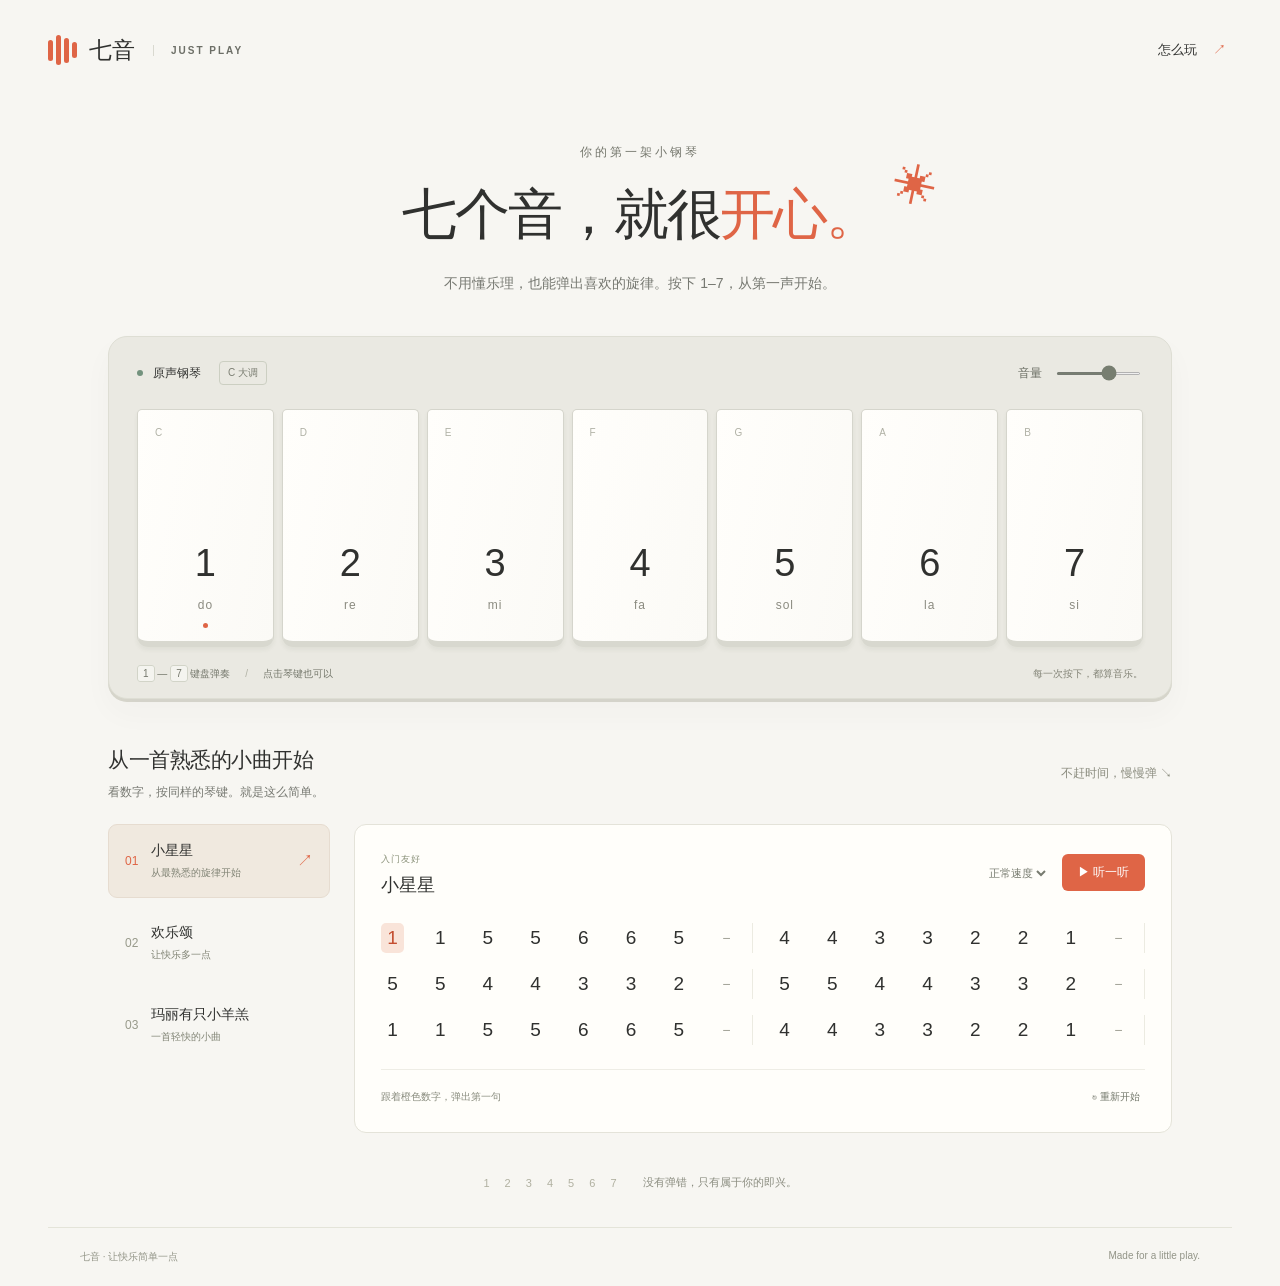
==== index.html @ 6235262f "Add seven-key piano game" ====
<!doctype html>
<html lang="zh-CN">
<head><meta charset="UTF-8"><meta name="viewport" content="width=device-width,initial-scale=1"><meta name="theme-color" content="#f7f6f2"><title>七音 · 随手弹点快乐</title><link rel="stylesheet" href="style.css"></head>
<body>
<header><a class="brand" href="./"><span class="logo"><i></i><i></i><i></i><i></i></span>七音<span class="brand-en">JUST PLAY</span></a><button class="help" id="help">怎么玩 <span>↗</span></button></header>
<main>
<section class="intro"><div class="eyebrow">你的第一架小钢琴</div><h1>七个音，就很<span>开心。</span><span class="spark" aria-hidden="true">✳</span></h1><p>不用懂乐理，也能弹出喜欢的旋律。<br class="mobile">按下 1–7，从第一声开始。</p></section>
<section class="instrument" aria-label="七键钢琴">
<div class="instrument-top"><div class="sound-label"><span class="status-dot"></span><span id="audio-status" role="status">正在准备钢琴…</span> <span class="small">C 大调</span></div><label class="volume">音量 <input aria-label="音量" id="volume" type="range" min="0" max="100" value="65"></label></div>
<div class="keys" id="keys"></div>
<div class="instrument-bottom"><span><kbd>1</kbd> — <kbd>7</kbd> 键盘弹奏 <span class="divider">/</span> 点击琴键也可以</span><span id="played">每一次按下，都算音乐。</span></div>
</section>
<section class="library" aria-labelledby="library-title"><div class="library-heading"><div><h2 id="library-title">从一首熟悉的小曲开始</h2><p>看数字，按同样的琴键。就是这么简单。</p></div><span class="library-note">不赶时间，慢慢弹 ↘</span></div>
<div class="song-layout"><nav id="songs" aria-label="选择曲目"></nav><div class="score-panel"><div class="score-top"><div><span class="tag">入门友好</span><h3 id="song-title"></h3></div><div class="playback"><select id="speed" aria-label="试听速度"><option value="1">正常速度</option><option value="0.65">慢一点</option></select><button id="listen" class="listen">▶ 听一听</button></div></div><div id="score" class="score" aria-label="数字简谱"></div><div class="score-bottom"><span id="progress" aria-live="polite">跟着橙色数字，弹出第一句</span><button id="restart">↻ 重新开始</button></div></div></div></section>
<div class="closing"><span>1 2 3 4 5 6 7</span>没有弹错，只有属于你的即兴。</div>
</main><footer><span>七音 · 让快乐简单一点</span><span>Made for a little play.</span></footer>
<dialog id="guide"><button id="close-guide" aria-label="关闭说明">×</button><h2>你的第一首歌，从 1 开始。</h2><p>点击七个琴键，或按电脑键盘上的数字 <b>1–7</b>。它们就是 do、re、mi、fa、sol、la、si。</p><p>选一首小曲，跟着橙色数字弹。弹对后会自动走到下一音；弹错也没关系，再试一次。</p><p>数字下的短线表示半拍，数字后的横线表示延长一拍。先点「听一听」熟悉节奏，再用「慢一点」轻松练习。</p><button class="listen" id="start">开始玩吧</button></dialog>
<script src="piano-samples.js"></script><script src="app.js"></script></body></html>
---- style.css ----
:root{font-family:-apple-system,BlinkMacSystemFont,"Segoe UI","PingFang SC","Microsoft YaHei",sans-serif;color:#30312f;background:#f7f6f2;font-synthesis:none;--orange:#df6546;--muted:#777972}*{box-sizing:border-box}body{margin:0}button,a,input,select{-webkit-tap-highlight-color:transparent}button,select{font:inherit;cursor:pointer}button{color:inherit}button:focus-visible,a:focus-visible,select:focus-visible,input:focus-visible{outline:3px solid #df6546;outline-offset:5px}header{height:100px;max-width:1280px;margin:auto;padding:0 48px;display:flex;align-items:center;justify-content:space-between}.brand{display:flex;align-items:center;gap:12px;text-decoration:none;color:inherit;font-size:23px;font-weight:750}.brand-en{font-size:10px;letter-spacing:2px;border-left:1px solid #d9d9d0;margin-left:6px;padding-left:17px;color:#6c6e66}.logo{display:flex;gap:3px;align-items:center;height:30px}.logo i{width:5px;background:var(--orange);border-radius:4px;height:21px}.logo i:nth-child(2){height:30px}.logo i:nth-child(3){height:25px}.logo i:nth-child(4){height:16px}.help{background:none;border:0;font-size:13px}.help span{margin-left:12px;color:var(--orange)}main{max-width:1120px;margin:auto;padding:0 28px}.intro{padding:44px 0 40px;text-align:center}.eyebrow{font-size:12px;letter-spacing:3px;color:#74766c;margin-bottom:18px}h1{font-size:clamp(34px,4.4vw,55px);line-height:1.3;letter-spacing:-2px;margin:0;font-weight:750;position:relative;display:inline-block}h1>span:first-child{color:var(--orange)}.spark{position:absolute;right:-55px;top:-19px;color:var(--orange);font-size:43px;transform:rotate(12deg);font-weight:400}.intro p{font-size:14px;line-height:1.9;color:var(--muted);margin:19px 0 0}.mobile{display:none}.instrument{background:#eae9e2;padding:24px 28px 17px;border-radius:19px;border:1px solid #deded4;box-shadow:0 14px 30px #45423308,0 3px 0 #d9d8ce}.instrument-top{display:flex;align-items:center;justify-content:space-between;margin-bottom:24px;font-size:12px}.sound-label{display:flex;gap:10px;align-items:center;font-weight:600}.status-dot{width:6px;height:6px;background:#73927d;border-radius:50%}.small{font-size:10px;margin-left:8px;font-weight:400;color:#7b7e72;padding:4px 8px;border:1px solid #cccfc2;border-radius:4px}.volume{display:flex;gap:12px;align-items:center;color:#6c6f65}.volume input{width:85px;accent-color:#777e70;height:3px}.keys{display:grid;grid-template-columns:repeat(7,minmax(0,1fr));gap:8px}.key{height:238px;background:linear-gradient(100deg,#fffefb,#fbfaf6);border:1px solid #d5d5cc;border-bottom:6px solid #d8d8cf;border-radius:5px 5px 11px 11px;position:relative;display:flex;flex-direction:column;align-items:center;justify-content:flex-end;padding-bottom:29px;box-shadow:0 3px 4px #464a3510;touch-action:none;user-select:none;transition:transform .09s,background .09s}.key .note{font-size:38px;line-height:1.2;font-weight:500}.key .solfege{font-size:12px;color:#8b8b80;letter-spacing:1px;margin-top:12px}.key .letter{position:absolute;top:17px;left:17px;font-size:10px;color:#b0b1a5}.key.active{background:#e57c5e;border-color:#d26646;border-bottom-color:#ba5236;color:white;transform:translateY(4px);box-shadow:0 0 25px #df654627}.key.active .solfege,.key.active .letter{color:#fff8ea}.key.expected:not(.active):after{content:'';width:5px;height:5px;background:var(--orange);border-radius:50%;position:absolute;bottom:13px}.instrument-bottom{display:flex;justify-content:space-between;align-items:center;margin-top:20px;font-size:10px;color:#75786c;gap:12px}kbd{font:inherit;background:#f4f4ef;border:1px solid #d2d4c8;padding:2px 5px;border-radius:3px}.divider{padding:0 12px;color:#b0b1a4}#played{color:#838477}.library{margin-top:47px}.library-heading{display:flex;align-items:center;justify-content:space-between;margin-bottom:23px}h2{font-size:21px;letter-spacing:-.5px;margin:0}.library-heading p{font-size:12px;color:var(--muted);margin:10px 0 0}.library-note{font-size:12px;color:#8a8b7e}.song-layout{display:grid;grid-template-columns:222px 1fr;gap:24px}#songs{display:flex;flex-direction:column;gap:8px}.song{display:flex;align-items:center;text-align:left;gap:13px;padding:17px 16px;border:1px solid transparent;border-radius:9px;background:transparent;width:100%}.song.selected{background:#f0e9df;border-color:#e6dcd0}.song-index{font-size:12px;color:#97998a}.song.selected .song-index{color:var(--orange)}.song-name{font-size:14px;font-weight:600}.song-sub{display:block;font-size:10px;font-weight:400;color:#818475;margin-top:6px}.song-arrow{margin-left:auto;color:var(--orange);opacity:0}.song.selected .song-arrow{opacity:1}.score-panel{background:#fffefa;border:1px solid #e4e3d9;border-radius:12px;padding:23px 26px;min-width:0}.score-top{display:flex;align-items:center;justify-content:space-between;gap:12px}.tag{font-size:9px;letter-spacing:1px;color:#899078}h3{margin:7px 0 0;font-size:18px}.playback{display:flex;gap:13px;align-items:center}select{border:0;background:transparent;color:#777b6f;font-size:11px;max-width:100px}.listen{background:var(--orange);border:0;border-radius:6px;padding:10px 16px;color:white;font-size:12px;white-space:nowrap}.listen:hover{background:#c95438}.score{display:grid;grid-template-columns:repeat(2,minmax(0,1fr));column-gap:20px;row-gap:16px;margin:26px 0 24px}.phrase{display:flex;gap:4px;align-items:center;justify-content:space-between;border-right:1px solid #ecebe1;padding-right:14px}.score-note{font-size:19px;min-width:23px;height:30px;display:inline-flex;align-items:center;justify-content:center;border-radius:5px;position:relative}.score-note.half:after{content:'';position:absolute;bottom:0;left:7px;right:7px;border-bottom:1px solid}.score-note.current{background:#f9e4d9;color:#c44e30}.score-note.done{color:#aaa99e}.score-note.dash{color:#a2a397;font-size:14px}.score-bottom{display:flex;align-items:center;justify-content:space-between;gap:10px;padding-top:15px;border-top:1px solid #eeede5;font-size:10px;color:#888b7d}#restart{border:0;background:none;font-size:10px;color:#72776a;padding:5px}.closing{display:flex;justify-content:center;gap:20px;align-items:center;margin:42px 0 37px;color:#8b8d80;font-size:11px}.closing span{font-size:11px;letter-spacing:6px;color:#b0b0a0}footer{max-width:1184px;padding:22px 32px;margin:auto;border-top:1px solid #e4e4d9;display:flex;justify-content:space-between;font-size:10px;color:#939588}dialog{border:1px solid #deddd2;border-radius:16px;padding:36px;max-width:460px;width:calc(100% - 32px);background:#fffefa;color:#30312f}dialog::backdrop{background:#27282265;backdrop-filter:blur(4px)}dialog p{font-size:14px;line-height:1.9;color:#74776a}#close-guide{position:absolute;right:15px;top:10px;border:0;background:none;font-size:24px}@media(max-width:700px){header{height:76px;padding:0 22px}.brand-en{font-size:8px}.intro{padding:30px 0}.spark{font-size:28px;right:-26px;top:-13px}main{padding:0 18px}.intro p{font-size:12px}.mobile{display:block}.instrument{padding:18px 12px 15px;border-radius:13px}.instrument-top{margin-bottom:20px}.keys{gap:4px}.key{height:188px;padding-bottom:28px}.key .note{font-size:28px}.key .solfege{font-size:10px}.key .letter{left:9px;top:12px;font-size:9px}.volume{gap:5px;font-size:10px}.volume input{width:54px}.small{margin-left:0}.instrument-bottom{font-size:9px;justify-content:center}#played{display:none}.divider{padding:0 5px}.library{margin-top:35px}.library-note{display:none}h2{font-size:19px}.song-layout{grid-template-columns:1fr;gap:15px}#songs{flex-direction:row;gap:5px}.song{padding:12px 8px;gap:7px}.song-name{font-size:11px}.song-sub{font-size:9px}.song-index{font-size:10px}.song-arrow{display:none}.score-panel{padding:20px 15px}.score{column-gap:12px;row-gap:16px}.phrase{padding-right:7px;gap:0}.score-note{font-size:16px;min-width:18px}.score-note.half:after{left:4px;right:4px}.playback{gap:5px}.listen{padding:10px}.closing{flex-direction:column;gap:12px;margin:30px 0}footer{padding:20px;font-size:9px}}@media(prefers-reduced-motion:reduce){*{transition:none!important;animation:none!important}}
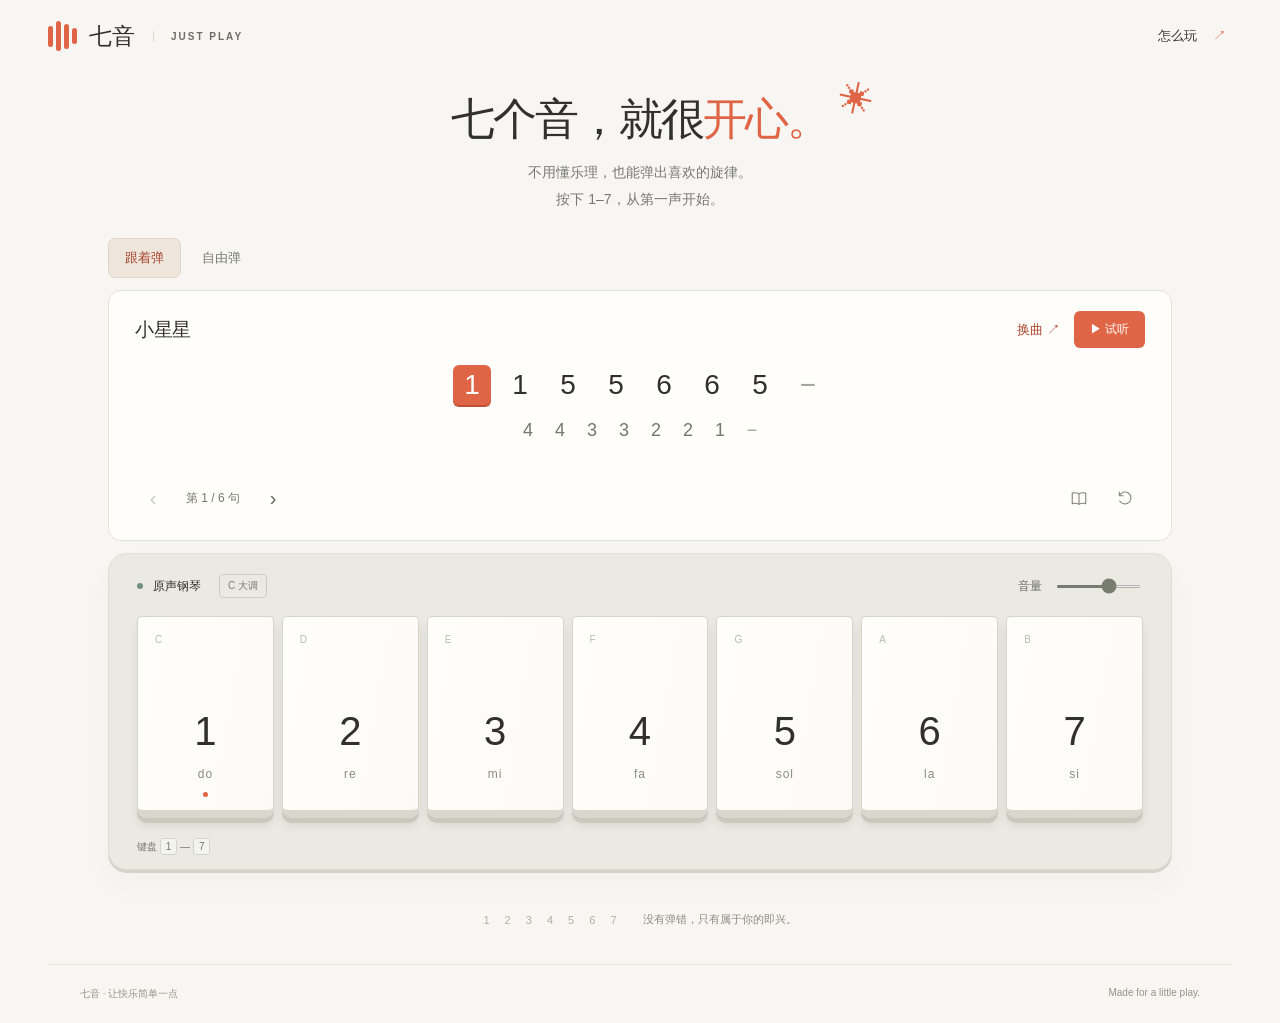
==== commit d4246bcc: "Improve piano practice layout and add songbook" ====
--- a/index.html
+++ b/index.html
@@ -4,15 +4,21 @@
 <body>
 <header><a class="brand" href="./"><span class="logo"><i></i><i></i><i></i><i></i></span>七音<span class="brand-en">JUST PLAY</span></a><button class="help" id="help">怎么玩 <span>↗</span></button></header>
 <main>
-<section class="intro"><div class="eyebrow">你的第一架小钢琴</div><h1>七个音，就很<span>开心。</span><span class="spark" aria-hidden="true">✳</span></h1><p>不用懂乐理，也能弹出喜欢的旋律。<br class="mobile">按下 1–7，从第一声开始。</p></section>
+<section class="intro"><h1>七个音，就很<span>开心。</span><span class="spark" aria-hidden="true">✳</span></h1><p>不用懂乐理，也能弹出喜欢的旋律。<br>按下 1–7，从第一声开始。</p></section>
+<div class="mode-bar" role="group" aria-label="演奏模式"><button id="mode-guided" aria-pressed="true">跟着弹</button><button id="mode-free" aria-pressed="false">自由弹</button></div>
+<section class="practice-panel" aria-label="简谱练习">
+<div class="practice-heading"><h2 id="song-title">小星星</h2><a class="text-link" href="songs.html">换曲 ↗</a><button id="listen" class="listen">▶ 试听</button></div>
+<div class="score-stage"><div id="score" class="score" aria-label="当前一句简谱"></div><div id="next-score" aria-label="下一句简谱"></div><span id="progress" aria-live="polite"></span></div>
+<div class="phrase-toolbar"><button id="prev-phrase" class="quiet-button" aria-label="上一句">‹</button><span id="phrase-count">第 1 / 6 句</span><button id="next-phrase" class="quiet-button" aria-label="下一句">›</button><div class="score-tools"><button id="view-full-score" class="icon-button" aria-label="查看全谱" title="查看全谱"><svg viewBox="0 0 24 24" aria-hidden="true"><path d="M12 6.5C9.5 4.8 6.5 4.5 3 5.5v14c3.5-1 6.5-.7 9 1 2.5-1.7 5.5-2 9-1v-14c-3.5-1-6.5-.7-9 1Zm0 0v14"/></svg></button><button id="restart" class="icon-button" aria-label="从头开始" title="从头开始"><svg viewBox="0 0 24 24" aria-hidden="true"><path d="M4.5 9a8 8 0 1 1 .5 7M4.5 4v5h5"/></svg></button></div></div>
+</section>
 <section class="instrument" aria-label="七键钢琴">
 <div class="instrument-top"><div class="sound-label"><span class="status-dot"></span><span id="audio-status" role="status">正在准备钢琴…</span> <span class="small">C 大调</span></div><label class="volume">音量 <input aria-label="音量" id="volume" type="range" min="0" max="100" value="65"></label></div>
 <div class="keys" id="keys"></div>
-<div class="instrument-bottom"><span><kbd>1</kbd> — <kbd>7</kbd> 键盘弹奏 <span class="divider">/</span> 点击琴键也可以</span><span id="played">每一次按下，都算音乐。</span></div>
+<div class="instrument-bottom"><span class="keyboard-hint">键盘 <kbd>1</kbd> — <kbd>7</kbd></span><span id="played"></span></div>
 </section>
-<section class="library" aria-labelledby="library-title"><div class="library-heading"><div><h2 id="library-title">从一首熟悉的小曲开始</h2><p>看数字，按同样的琴键。就是这么简单。</p></div><span class="library-note">不赶时间，慢慢弹 ↘</span></div>
-<div class="song-layout"><nav id="songs" aria-label="选择曲目"></nav><div class="score-panel"><div class="score-top"><div><span class="tag">入门友好</span><h3 id="song-title"></h3></div><div class="playback"><select id="speed" aria-label="试听速度"><option value="1">正常速度</option><option value="0.65">慢一点</option></select><button id="listen" class="listen">▶ 听一听</button></div></div><div id="score" class="score" aria-label="数字简谱"></div><div class="score-bottom"><span id="progress" aria-live="polite">跟着橙色数字，弹出第一句</span><button id="restart">↻ 重新开始</button></div></div></div></section>
-<div class="closing"><span>1 2 3 4 5 6 7</span>没有弹错，只有属于你的即兴。</div>
+
+<div class="closing"><span>1 2 3 4 5 6 7</span><p>没有弹错，只有属于你的即兴。</p></div>
 </main><footer><span>七音 · 让快乐简单一点</span><span>Made for a little play.</span></footer>
-<dialog id="guide"><button id="close-guide" aria-label="关闭说明">×</button><h2>你的第一首歌，从 1 开始。</h2><p>点击七个琴键，或按电脑键盘上的数字 <b>1–7</b>。它们就是 do、re、mi、fa、sol、la、si。</p><p>选一首小曲，跟着橙色数字弹。弹对后会自动走到下一音；弹错也没关系，再试一次。</p><p>数字下的短线表示半拍，数字后的横线表示延长一拍。先点「听一听」熟悉节奏，再用「慢一点」轻松练习。</p><button class="listen" id="start">开始玩吧</button></dialog>
-<script src="piano-samples.js"></script><script src="app.js"></script></body></html>
+<dialog id="guide"><button id="close-guide" aria-label="关闭说明">×</button><h2>你的第一首歌，从 1 开始。</h2><p>点击七个琴键，或按电脑键盘上的数字 <b>1–7</b>。它们就是 do、re、mi、fa、sol、la、si。</p><p>选一首小曲，跟着橙色数字弹。弹对后会自动走到下一音；弹错也没关系，再试一次。</p><p>数字下的短线表示半拍，数字后的横线表示延长一拍。可以先点「试听」熟悉节奏。</p><button class="listen" id="start">开始玩吧</button></dialog>
+<dialog id="full-score"><div class="full-score-heading"><h2 id="full-score-title">完整简谱</h2><button id="close-full-score" class="quiet-button" aria-label="关闭全谱">关闭</button></div><p>点选一句，从这里开始练。</p><div id="full-score-content"></div></dialog>
+<script src="songs.js"></script><script src="piano-samples.js"></script><script src="app.js"></script></body></html>
--- a/style.css
+++ b/style.css
@@ -1 +1,98 @@
-:root{font-family:-apple-system,BlinkMacSystemFont,"Segoe UI","PingFang SC","Microsoft YaHei",sans-serif;color:#30312f;background:#f7f6f2;font-synthesis:none;--orange:#df6546;--muted:#777972}*{box-sizing:border-box}body{margin:0}button,a,input,select{-webkit-tap-highlight-color:transparent}button,select{font:inherit;cursor:pointer}button{color:inherit}button:focus-visible,a:focus-visible,select:focus-visible,input:focus-visible{outline:3px solid #df6546;outline-offset:5px}header{height:100px;max-width:1280px;margin:auto;padding:0 48px;display:flex;align-items:center;justify-content:space-between}.brand{display:flex;align-items:center;gap:12px;text-decoration:none;color:inherit;font-size:23px;font-weight:750}.brand-en{font-size:10px;letter-spacing:2px;border-left:1px solid #d9d9d0;margin-left:6px;padding-left:17px;color:#6c6e66}.logo{display:flex;gap:3px;align-items:center;height:30px}.logo i{width:5px;background:var(--orange);border-radius:4px;height:21px}.logo i:nth-child(2){height:30px}.logo i:nth-child(3){height:25px}.logo i:nth-child(4){height:16px}.help{background:none;border:0;font-size:13px}.help span{margin-left:12px;color:var(--orange)}main{max-width:1120px;margin:auto;padding:0 28px}.intro{padding:44px 0 40px;text-align:center}.eyebrow{font-size:12px;letter-spacing:3px;color:#74766c;margin-bottom:18px}h1{font-size:clamp(34px,4.4vw,55px);line-height:1.3;letter-spacing:-2px;margin:0;font-weight:750;position:relative;display:inline-block}h1>span:first-child{color:var(--orange)}.spark{position:absolute;right:-55px;top:-19px;color:var(--orange);font-size:43px;transform:rotate(12deg);font-weight:400}.intro p{font-size:14px;line-height:1.9;color:var(--muted);margin:19px 0 0}.mobile{display:none}.instrument{background:#eae9e2;padding:24px 28px 17px;border-radius:19px;border:1px solid #deded4;box-shadow:0 14px 30px #45423308,0 3px 0 #d9d8ce}.instrument-top{display:flex;align-items:center;justify-content:space-between;margin-bottom:24px;font-size:12px}.sound-label{display:flex;gap:10px;align-items:center;font-weight:600}.status-dot{width:6px;height:6px;background:#73927d;border-radius:50%}.small{font-size:10px;margin-left:8px;font-weight:400;color:#7b7e72;padding:4px 8px;border:1px solid #cccfc2;border-radius:4px}.volume{display:flex;gap:12px;align-items:center;color:#6c6f65}.volume input{width:85px;accent-color:#777e70;height:3px}.keys{display:grid;grid-template-columns:repeat(7,minmax(0,1fr));gap:8px}.key{height:238px;background:linear-gradient(100deg,#fffefb,#fbfaf6);border:1px solid #d5d5cc;border-bottom:6px solid #d8d8cf;border-radius:5px 5px 11px 11px;position:relative;display:flex;flex-direction:column;align-items:center;justify-content:flex-end;padding-bottom:29px;box-shadow:0 3px 4px #464a3510;touch-action:none;user-select:none;transition:transform .09s,background .09s}.key .note{font-size:38px;line-height:1.2;font-weight:500}.key .solfege{font-size:12px;color:#8b8b80;letter-spacing:1px;margin-top:12px}.key .letter{position:absolute;top:17px;left:17px;font-size:10px;color:#b0b1a5}.key.active{background:#e57c5e;border-color:#d26646;border-bottom-color:#ba5236;color:white;transform:translateY(4px);box-shadow:0 0 25px #df654627}.key.active .solfege,.key.active .letter{color:#fff8ea}.key.expected:not(.active):after{content:'';width:5px;height:5px;background:var(--orange);border-radius:50%;position:absolute;bottom:13px}.instrument-bottom{display:flex;justify-content:space-between;align-items:center;margin-top:20px;font-size:10px;color:#75786c;gap:12px}kbd{font:inherit;background:#f4f4ef;border:1px solid #d2d4c8;padding:2px 5px;border-radius:3px}.divider{padding:0 12px;color:#b0b1a4}#played{color:#838477}.library{margin-top:47px}.library-heading{display:flex;align-items:center;justify-content:space-between;margin-bottom:23px}h2{font-size:21px;letter-spacing:-.5px;margin:0}.library-heading p{font-size:12px;color:var(--muted);margin:10px 0 0}.library-note{font-size:12px;color:#8a8b7e}.song-layout{display:grid;grid-template-columns:222px 1fr;gap:24px}#songs{display:flex;flex-direction:column;gap:8px}.song{display:flex;align-items:center;text-align:left;gap:13px;padding:17px 16px;border:1px solid transparent;border-radius:9px;background:transparent;width:100%}.song.selected{background:#f0e9df;border-color:#e6dcd0}.song-index{font-size:12px;color:#97998a}.song.selected .song-index{color:var(--orange)}.song-name{font-size:14px;font-weight:600}.song-sub{display:block;font-size:10px;font-weight:400;color:#818475;margin-top:6px}.song-arrow{margin-left:auto;color:var(--orange);opacity:0}.song.selected .song-arrow{opacity:1}.score-panel{background:#fffefa;border:1px solid #e4e3d9;border-radius:12px;padding:23px 26px;min-width:0}.score-top{display:flex;align-items:center;justify-content:space-between;gap:12px}.tag{font-size:9px;letter-spacing:1px;color:#899078}h3{margin:7px 0 0;font-size:18px}.playback{display:flex;gap:13px;align-items:center}select{border:0;background:transparent;color:#777b6f;font-size:11px;max-width:100px}.listen{background:var(--orange);border:0;border-radius:6px;padding:10px 16px;color:white;font-size:12px;white-space:nowrap}.listen:hover{background:#c95438}.score{display:grid;grid-template-columns:repeat(2,minmax(0,1fr));column-gap:20px;row-gap:16px;margin:26px 0 24px}.phrase{display:flex;gap:4px;align-items:center;justify-content:space-between;border-right:1px solid #ecebe1;padding-right:14px}.score-note{font-size:19px;min-width:23px;height:30px;display:inline-flex;align-items:center;justify-content:center;border-radius:5px;position:relative}.score-note.half:after{content:'';position:absolute;bottom:0;left:7px;right:7px;border-bottom:1px solid}.score-note.current{background:#f9e4d9;color:#c44e30}.score-note.done{color:#aaa99e}.score-note.dash{color:#a2a397;font-size:14px}.score-bottom{display:flex;align-items:center;justify-content:space-between;gap:10px;padding-top:15px;border-top:1px solid #eeede5;font-size:10px;color:#888b7d}#restart{border:0;background:none;font-size:10px;color:#72776a;padding:5px}.closing{display:flex;justify-content:center;gap:20px;align-items:center;margin:42px 0 37px;color:#8b8d80;font-size:11px}.closing span{font-size:11px;letter-spacing:6px;color:#b0b0a0}footer{max-width:1184px;padding:22px 32px;margin:auto;border-top:1px solid #e4e4d9;display:flex;justify-content:space-between;font-size:10px;color:#939588}dialog{border:1px solid #deddd2;border-radius:16px;padding:36px;max-width:460px;width:calc(100% - 32px);background:#fffefa;color:#30312f}dialog::backdrop{background:#27282265;backdrop-filter:blur(4px)}dialog p{font-size:14px;line-height:1.9;color:#74776a}#close-guide{position:absolute;right:15px;top:10px;border:0;background:none;font-size:24px}@media(max-width:700px){header{height:76px;padding:0 22px}.brand-en{font-size:8px}.intro{padding:30px 0}.spark{font-size:28px;right:-26px;top:-13px}main{padding:0 18px}.intro p{font-size:12px}.mobile{display:block}.instrument{padding:18px 12px 15px;border-radius:13px}.instrument-top{margin-bottom:20px}.keys{gap:4px}.key{height:188px;padding-bottom:28px}.key .note{font-size:28px}.key .solfege{font-size:10px}.key .letter{left:9px;top:12px;font-size:9px}.volume{gap:5px;font-size:10px}.volume input{width:54px}.small{margin-left:0}.instrument-bottom{font-size:9px;justify-content:center}#played{display:none}.divider{padding:0 5px}.library{margin-top:35px}.library-note{display:none}h2{font-size:19px}.song-layout{grid-template-columns:1fr;gap:15px}#songs{flex-direction:row;gap:5px}.song{padding:12px 8px;gap:7px}.song-name{font-size:11px}.song-sub{font-size:9px}.song-index{font-size:10px}.song-arrow{display:none}.score-panel{padding:20px 15px}.score{column-gap:12px;row-gap:16px}.phrase{padding-right:7px;gap:0}.score-note{font-size:16px;min-width:18px}.score-note.half:after{left:4px;right:4px}.playback{gap:5px}.listen{padding:10px}.closing{flex-direction:column;gap:12px;margin:30px 0}footer{padding:20px;font-size:9px}}@media(prefers-reduced-motion:reduce){*{transition:none!important;animation:none!important}}
+:root{font-family:-apple-system,BlinkMacSystemFont,"Segoe UI","PingFang SC","Microsoft YaHei",sans-serif;color:#30312f;background:#f7f6f2;font-synthesis:none;--orange:#df6546;--muted:#777972}*{box-sizing:border-box}body{margin:0}button,a,input,select{-webkit-tap-highlight-color:transparent}button,select{font:inherit;cursor:pointer}button{color:inherit}button:focus-visible,a:focus-visible,select:focus-visible,input:focus-visible{outline:3px solid #df6546;outline-offset:5px}header{height:100px;max-width:1280px;margin:auto;padding:0 48px;display:flex;align-items:center;justify-content:space-between}.brand{display:flex;align-items:center;gap:12px;text-decoration:none;color:inherit;font-size:23px;font-weight:750}.brand-en{font-size:10px;letter-spacing:2px;border-left:1px solid #d9d9d0;margin-left:6px;padding-left:17px;color:#6c6e66}.logo{display:flex;gap:3px;align-items:center;height:30px}.logo i{width:5px;background:var(--orange);border-radius:4px;height:21px}.logo i:nth-child(2){height:30px}.logo i:nth-child(3){height:25px}.logo i:nth-child(4){height:16px}.help{background:none;border:0;font-size:13px}.help span{margin-left:12px;color:var(--orange)}main{max-width:1120px;margin:auto;padding:0 28px}.intro{padding:44px 0 40px;text-align:center}.eyebrow{font-size:12px;letter-spacing:3px;color:#74766c;margin-bottom:18px}h1{font-size:clamp(34px,4.4vw,55px);line-height:1.3;letter-spacing:-2px;margin:0;font-weight:750;position:relative;display:inline-block}h1>span:first-child{color:var(--orange)}.spark{position:absolute;right:-55px;top:-19px;color:var(--orange);font-size:43px;transform:rotate(12deg);font-weight:400}.intro p{font-size:14px;line-height:1.9;color:var(--muted);margin:19px 0 0}.mobile{display:none}.instrument{background:#eae9e2;padding:24px 28px 17px;border-radius:19px;border:1px solid #deded4;box-shadow:0 14px 30px #45423308,0 3px 0 #d9d8ce}.instrument-top{display:flex;align-items:center;justify-content:space-between;margin-bottom:24px;font-size:12px}.sound-label{display:flex;gap:10px;align-items:center;font-weight:600}.status-dot{width:6px;height:6px;background:#73927d;border-radius:50%}.small{font-size:10px;margin-left:8px;font-weight:400;color:#7b7e72;padding:4px 8px;border:1px solid #cccfc2;border-radius:4px}.volume{display:flex;gap:12px;align-items:center;color:#6c6f65}.volume input{width:85px;accent-color:#777e70;height:3px}.keys{display:grid;grid-template-columns:repeat(7,minmax(0,1fr));gap:8px}.key{height:238px;background:linear-gradient(100deg,#fffefb,#fbfaf6);border:1px solid #d5d5cc;border-bottom:6px solid #d8d8cf;border-radius:5px 5px 11px 11px;position:relative;display:flex;flex-direction:column;align-items:center;justify-content:flex-end;padding-bottom:29px;box-shadow:0 3px 4px #464a3510;touch-action:none;user-select:none;transition:transform .09s,background .09s}.key .note{font-size:38px;line-height:1.2;font-weight:500}.key .solfege{font-size:12px;color:#8b8b80;letter-spacing:1px;margin-top:12px}.key .letter{position:absolute;top:17px;left:17px;font-size:10px;color:#b0b1a5}.key.active{background:#e57c5e;border-color:#d26646;border-bottom-color:#ba5236;color:white;transform:translateY(4px);box-shadow:0 0 25px #df654627}.key.active .solfege,.key.active .letter{color:#fff8ea}.key.expected:not(.active):after{content:'';width:5px;height:5px;background:var(--orange);border-radius:50%;position:absolute;bottom:13px}.instrument-bottom{display:flex;justify-content:space-between;align-items:center;margin-top:20px;font-size:10px;color:#75786c;gap:12px}kbd{font:inherit;background:#f4f4ef;border:1px solid #d2d4c8;padding:2px 5px;border-radius:3px}.divider{padding:0 12px;color:#b0b1a4}#played{color:#838477}.library{margin-top:47px}.library-heading{display:flex;align-items:center;justify-content:space-between;margin-bottom:23px}h2{font-size:21px;letter-spacing:-.5px;margin:0}.library-heading p{font-size:12px;color:var(--muted);margin:10px 0 0}.library-note{font-size:12px;color:#8a8b7e}.song-layout{display:grid;grid-template-columns:222px 1fr;gap:24px}#songs{display:flex;flex-direction:column;gap:8px}.song{display:flex;align-items:center;text-align:left;gap:13px;padding:17px 16px;border:1px solid transparent;border-radius:9px;background:transparent;width:100%}.song.selected{background:#f0e9df;border-color:#e6dcd0}.song-index{font-size:12px;color:#97998a}.song.selected .song-index{color:var(--orange)}.song-name{font-size:14px;font-weight:600}.song-arrow{margin-left:auto;color:var(--orange);opacity:0}.song.selected .song-arrow{opacity:1}.score-panel{background:#fffefa;border:1px solid #e4e3d9;border-radius:12px;padding:23px 26px;min-width:0}.score-top{display:flex;align-items:center;justify-content:space-between;gap:12px}.tag{font-size:9px;letter-spacing:1px;color:#899078}h3{margin:7px 0 0;font-size:18px}.playback{display:flex;gap:13px;align-items:center}select{border:0;background:transparent;color:#777b6f;font-size:11px;max-width:100px}.listen{background:var(--orange);border:0;border-radius:6px;padding:10px 16px;color:white;font-size:12px;white-space:nowrap}.listen:hover{background:#c95438}.score{display:grid;grid-template-columns:repeat(2,minmax(0,1fr));column-gap:20px;row-gap:16px;margin:26px 0 24px}.phrase{display:flex;gap:4px;align-items:center;justify-content:space-between;border-right:1px solid #ecebe1;padding-right:14px}.score-note{font-size:19px;min-width:23px;height:30px;display:inline-flex;align-items:center;justify-content:center;border-radius:5px;position:relative}.score-note.half:after{content:'';position:absolute;bottom:0;left:7px;right:7px;border-bottom:1px solid}.score-note.current{background:#f9e4d9;color:#c44e30}.score-note.done{color:#aaa99e}.score-note.dash{color:#a2a397;font-size:14px}.score-bottom{display:flex;align-items:center;justify-content:space-between;gap:10px;padding-top:15px;border-top:1px solid #eeede5;font-size:10px;color:#888b7d}#restart{border:0;background:none;font-size:10px;color:#72776a;padding:5px}.closing{display:flex;justify-content:center;gap:20px;align-items:center;margin:42px 0 37px;color:#8b8d80;font-size:11px}.closing span{font-size:11px;letter-spacing:6px;color:#b0b0a0}footer{max-width:1184px;padding:22px 32px;margin:auto;border-top:1px solid #e4e4d9;display:flex;justify-content:space-between;font-size:10px;color:#939588}dialog{border:1px solid #deddd2;border-radius:16px;padding:36px;max-width:460px;width:calc(100% - 32px);background:#fffefa;color:#30312f}dialog::backdrop{background:#27282265;backdrop-filter:blur(4px)}dialog p{font-size:14px;line-height:1.9;color:#74776a}#close-guide{position:absolute;right:15px;top:10px;border:0;background:none;font-size:24px}@media(max-width:700px){header{height:76px;padding:0 22px}.brand-en{font-size:8px}.intro{padding:30px 0}.spark{font-size:28px;right:-26px;top:-13px}main{padding:0 18px}.intro p{font-size:12px}.mobile{display:block}.instrument{padding:18px 12px 15px;border-radius:13px}.instrument-top{margin-bottom:20px}.keys{gap:4px}.key{height:188px;padding-bottom:28px}.key .note{font-size:28px}.key .solfege{font-size:10px}.key .letter{left:9px;top:12px;font-size:9px}.volume{gap:5px;font-size:10px}.volume input{width:54px}.small{margin-left:0}.instrument-bottom{font-size:9px;justify-content:center}#played{display:none}.divider{padding:0 5px}.library{margin-top:35px}.library-note{display:none}h2{font-size:19px}.song-layout{grid-template-columns:1fr;gap:15px}#songs{flex-direction:row;gap:5px}.song{padding:12px 8px;gap:7px}.song-name{font-size:11px}.song-index{font-size:10px}.song-arrow{display:none}.score-panel{padding:20px 15px}.score{column-gap:12px;row-gap:16px}.phrase{padding-right:7px;gap:0}.score-note{font-size:16px;min-width:18px}.score-note.half:after{left:4px;right:4px}.playback{gap:5px}.listen{padding:10px}.closing{flex-direction:column;gap:12px;margin:30px 0}footer{padding:20px;font-size:9px}}@media(prefers-reduced-motion:reduce){*{transition:none!important;animation:none!important}}
+
+/* Keep the larger song collection compact on desktop and touch-friendly on mobile. */
+#songs{align-self:start}.song{min-height:48px}.score-panel{align-self:start}
+@media(max-width:700px){#songs{display:grid;grid-template-columns:repeat(2,minmax(0,1fr));max-height:215px;overflow-y:auto;gap:6px}.song{height:48px;padding:10px}.song-name{font-size:12px}.song-index{flex-shrink:0}.score{row-gap:14px}}
+
+/* Keep the instrument and the first score lines together in the initial view. */
+header{height:72px}
+.intro{padding:18px 0 26px}
+.eyebrow{margin-bottom:10px;font-size:11px}
+h1{font-size:clamp(32px,3.5vw,44px)}
+.intro p{margin-top:12px}
+.spark{font-size:34px;right:-42px;top:-12px}
+.instrument{padding-top:20px;padding-bottom:15px}
+.instrument-top{margin-bottom:18px}
+.key{height:202px;border-bottom-width:8px;box-shadow:0 5px 0 #c9c9bd,0 8px 9px #464a3518;transition:transform 80ms ease-out,box-shadow 80ms ease-out,background 80ms ease-out;border-radius:5px 5px 10px 10px}
+.key .note{font-size:40px;font-variant-numeric:tabular-nums}
+.key .letter{color:#b9bbaf}
+.key.active{transform:translateY(5px);background:#df6546;border-bottom-color:#bf5136;box-shadow:0 1px 0 #ad4932,0 2px 3px #464a3518}
+.instrument-bottom{margin-top:22px}
+.library{margin-top:30px}
+.library-heading{margin-bottom:18px}
+.score-panel{padding:20px 24px}
+.score{gap:18px 22px;margin:22px 0;font-variant-numeric:tabular-nums}
+.phrase{display:grid;grid-auto-flow:column;grid-auto-columns:minmax(0,1fr);gap:3px;padding-right:12px}
+.score-note{font-size:24px;min-width:0;width:100%;height:38px;border-radius:6px;font-weight:500}
+.score-note.current{background:#df6546;color:#fff;box-shadow:0 3px 0 #bf5136}
+.score-note.done{color:#aaa99e}
+.score-note.dash{font-size:17px}
+.score-note small{font-size:12px}
+.score-note.half:after{left:25%;right:25%;bottom:3px}
+.score-bottom{font-size:11px}
+@media(max-width:700px){
+ header{height:64px}.intro{padding:14px 0 22px}.eyebrow{font-size:10px}h1{font-size:32px}.spark{font-size:25px;right:-25px;top:-12px}.intro p{margin-top:10px}
+ .instrument{padding-top:16px}.instrument-top{margin-bottom:16px}.key{height:168px;padding-bottom:24px}.key .note{font-size:30px}.key .solfege{margin-top:8px}.instrument-bottom{margin-top:20px}
+ .library{margin-top:28px}.score-panel{padding:18px 14px}.score{grid-template-columns:1fr;gap:14px;margin:20px 0}.phrase{padding-right:10px;gap:5px}.score-note{font-size:23px;height:36px}
+}
+
+/* The score and keyboard form one workspace; the songbook has its own page. */
+[hidden]{display:none!important}.text-link{color:#a8442c;text-decoration:none;font-size:13px;white-space:nowrap}.quiet-button{background:none;border:0;padding:8px;color:#62675b;font-size:12px}.quiet-button:disabled{opacity:.35;cursor:default}
+.practice-panel{padding:20px 26px;background:#fffefa;border:1px solid #e4e3d9;border-radius:13px;margin-bottom:12px}
+.practice-heading{display:flex;align-items:center;gap:16px}.practice-heading h2{font-size:19px;margin-right:auto}.phrase-toolbar{display:flex;justify-content:space-between;align-items:center;font-size:12px;color:#75786c;margin-top:12px}.phrase-toolbar>div{display:flex;align-items:center;gap:8px}.phrase-toolbar button{min-width:36px;min-height:36px}.practice-panel .score{display:block;margin:10px 0 16px}.practice-panel .phrase{max-width:680px;margin:auto;border:0;padding:0;gap:8px}.practice-panel .score-note{font-size:30px;height:44px}.practice-controls{display:flex;align-items:center;justify-content:space-between;gap:10px}.practice-controls #progress{font-size:11px;color:#777d6d}.practice-controls .playback{gap:8px}
+#full-score{max-width:680px;max-height:85dvh;overflow:auto;padding:24px}.full-score-heading{display:flex;justify-content:space-between;align-items:center}.full-phrase{display:flex;align-items:center;gap:12px;width:100%;background:transparent;border:1px solid #e7e5dc;border-radius:8px;padding:12px;margin-bottom:10px}.full-phrase:hover{background:#f5eee5}.full-phrase-number{font-size:10px;color:#888}.full-phrase .phrase{width:100%;border:0;padding:0}.full-phrase .score-note{font-size:22px}
+.songbook{max-width:800px;padding-bottom:60px}.songbook-heading{padding:32px 0 28px}.songbook-heading h1{font-size:34px;letter-spacing:-1px}.songbook-heading p{color:#777d6d;font-size:14px;line-height:1.8}.song-search{display:block;font-size:12px;color:#62675b}.song-search input{display:block;width:100%;margin-top:10px;padding:13px 16px;border:1px solid #deded3;border-radius:8px;background:#fffefa;font:inherit;font-size:15px}.song-count{font-size:12px;color:#777d6d;margin:20px 0}.songbook-entry{padding:22px 0;border-bottom:1px solid #e1e0d5}.songbook-entry-top{display:flex;align-items:center;justify-content:space-between;gap:12px}.songbook-entry h2{font-size:18px}.songbook-entry .listen{text-decoration:none}.songbook-entry summary{font-size:12px;color:#787d6f;cursor:pointer;padding:14px 0 0}.book-score{display:grid;grid-template-columns:1fr 1fr;gap:16px;margin-top:20px}.book-score .score-note{font-size:21px}
+@media(max-width:700px){
+ .practice-panel{padding:14px;margin-bottom:10px}.practice-heading{gap:10px;flex-wrap:wrap}.practice-heading h2{font-size:16px}.practice-heading .text-link{font-size:11px}.practice-heading .listen{font-size:11px;padding:9px 10px}.phrase-toolbar{margin-top:8px}.practice-panel .score{margin:7px 0 12px}.practice-panel .score-note{font-size:25px;height:38px}.practice-panel .phrase{gap:4px}.practice-controls{flex-wrap:wrap}.practice-controls #progress{width:100%;font-size:10px}.practice-controls .playback{width:100%;justify-content:flex-end}.practice-controls #restart{margin-right:auto}
+ #full-score{padding:18px}.full-phrase{gap:7px;padding:9px 7px}.full-phrase .score-note{font-size:20px}.book-score{grid-template-columns:1fr}.songbook-heading{padding-top:22px}.songbook-heading h1{font-size:27px}.songbook-entry h2{font-size:16px}
+}
+@media(max-height:520px){}
+
+.mode-bar{display:flex;align-items:center;gap:4px;margin:0 0 12px;flex-shrink:0}.mode-bar>button:not(.quiet-button){font:inherit;font-size:13px;min-height:40px;padding:9px 16px;border:1px solid transparent;border-radius:7px;background:transparent;color:#777d6d;cursor:pointer}.mode-bar>button[aria-pressed="true"]{background:#eee5db;border-color:#e1d6c8;color:#a8442c;font-weight:600}
+@media(max-width:700px){.mode-bar{margin-bottom:10px}.mode-bar>button:not(.quiet-button){padding:8px 12px;font-size:12px}}
+
+/* Instructions live in Help; the playing surface shows only useful state. */
+#progress:empty{display:none}.practice-controls .playback{margin-left:auto}.instrument-bottom #played:empty{display:none}body>footer{margin-top:30px}
+@media(max-width:700px){.instrument-bottom{display:none}.instrument{padding-bottom:20px}.practice-controls #progress:not(:empty){width:auto}.practice-controls .playback{flex:1;width:auto}.practice-controls #restart{margin-right:auto}}
+
+/* Give the mobile introduction breathing room without pushing the keys away. */
+@media(max-width:700px){
+ header{height:68px;padding:0 20px}
+ .intro{padding:22px 0 20px}
+ .intro h1{font-size:clamp(27px,7.2vw,32px);letter-spacing:-1.2px;line-height:1.35}
+ .intro .spark{font-size:22px;right:-25px;top:-9px}
+ .intro p{font-size:12px;line-height:1.85;margin-top:12px}
+ .mode-bar{margin-bottom:8px}
+ .practice-panel{padding:12px 14px}
+ .phrase-toolbar{margin-top:3px}
+ .practice-panel .score{margin:5px 0 8px}
+ .practice-controls .listen{padding:9px 12px}
+ .instrument-top{margin-bottom:13px}
+ .key{height:160px}
+ body>footer{margin-top:22px;padding-top:16px;padding-bottom:16px}
+}
+
+/* A stable two-line score, with secondary controls in an anchored menu. */
+.practice-heading{flex-wrap:nowrap;gap:14px}.practice-heading h2{min-width:0;overflow:hidden;text-overflow:ellipsis;white-space:nowrap}.practice-heading .listen{flex-shrink:0}
+.score-stage{height:128px;position:relative;display:flex;flex-direction:column;justify-content:center;gap:12px;padding-bottom:16px}.practice-panel .score{margin:0;flex-shrink:0}.practice-panel .phrase{display:flex;justify-content:center;gap:10px;max-width:none}.practice-panel .score-note{flex:0 1 38px;width:38px;min-width:0;height:40px;font-size:28px}.practice-panel .score-note.current{box-shadow:0 2px 0 #bf5136}
+#next-score{height:27px;display:flex;justify-content:center;align-items:center;gap:14px;color:#74786b}#next-score .phrase{margin:0;gap:8px}#next-score .score-note{flex-basis:24px;width:24px;height:26px;font-size:18px}.next-label{font-size:10px;white-space:nowrap;flex-shrink:0}#progress{position:absolute;bottom:0;left:0;right:0;text-align:center;font-size:11px;color:#777d6d}
+.practice-panel .phrase-toolbar{position:relative;display:grid;grid-template-columns:40px auto 40px;justify-content:center;gap:12px;margin:0;padding-right:60px;padding-left:60px;height:38px}.phrase-toolbar #phrase-count{min-width:76px;text-align:center}.phrase-toolbar .quiet-button{font-size:20px;padding:3px}.phrase-toolbar #score-options{position:absolute;right:0;top:0;font-size:11px;z-index:5}#score-options summary{list-style:none;cursor:pointer;padding:11px 4px;min-height:38px;color:#62675b}#score-options summary::-webkit-details-marker{display:none}.score-options-panel{position:absolute;right:0;top:42px;width:184px;background:#fffefa;border:1px solid #deded3;border-radius:10px;box-shadow:0 8px 25px #30312f1a;padding:8px;display:flex;flex-direction:column;gap:4px}.score-options-panel .quiet-button{font-size:12px;min-height:40px;text-align:left;padding:10px}.score-options-panel label{font-size:11px;display:flex;align-items:center;justify-content:space-between;gap:4px;padding:8px}.score-options-panel select{max-width:90px;font-size:11px}
+@media(max-width:700px){.practice-heading{gap:10px}.practice-heading h2{font-size:15px}.practice-heading .text-link{font-size:11px}.practice-heading .listen{padding:9px 11px}.score-stage{height:116px;gap:10px}.practice-panel .phrase{gap:5px}.practice-panel .score-note{flex-basis:32px;width:32px;font-size:25px;height:37px}#next-score{gap:9px}#next-score .phrase{gap:4px}#next-score .score-note{flex-basis:21px;width:21px;font-size:17px}.practice-panel .phrase-toolbar{gap:3px;grid-template-columns:34px auto 34px;padding:0 56px;height:36px}.phrase-toolbar .quiet-button{min-width:32px}.score-options-panel .quiet-button{font-size:12px}}
+
+/* Direct score controls keep the playing surface simple. */
+.score-stage{height:128px;padding-bottom:16px}
+.practice-panel .phrase-toolbar{display:flex;justify-content:flex-start;gap:4px;padding:0;height:44px}
+.phrase-toolbar .score-tools{display:flex;gap:4px;margin-left:auto}
+.icon-button,.phrase-toolbar #restart{display:inline-flex;align-items:center;justify-content:center;width:40px;height:40px;min-width:40px;padding:9px;border:0;border-radius:6px;background:transparent;color:#62675b;cursor:pointer}
+.icon-button:hover{background:#f0eee5}.icon-button svg{width:20px;height:20px;fill:none;stroke:currentColor;stroke-width:1.6;stroke-linecap:round;stroke-linejoin:round}
+
+.closing p{margin:0}
+@media(max-width:700px){.score-stage{height:116px}.practice-panel .phrase-toolbar{gap:0}.phrase-toolbar #phrase-count{min-width:68px;font-size:11px}.phrase-toolbar>button{min-width:28px;width:28px}.phrase-toolbar .score-tools{gap:0}.icon-button,.phrase-toolbar #restart{width:38px;min-width:38px;height:40px}.closing{margin:26px 0}}
+
+/* Quiet, rounded utility icons. */
+.phrase-toolbar .score-tools{gap:6px}
+.icon-button,.phrase-toolbar #restart{color:#85887b;border-radius:50%;padding:11px;transition:background .15s,color .15s}
+.icon-button svg{width:18px;height:18px;stroke-width:1.5}
+.icon-button:hover,.phrase-toolbar #restart:hover{background:#f1e9df;color:#b85237}
+.icon-button:active,.phrase-toolbar #restart:active{background:#eadccf}
+@media(max-width:700px){.phrase-toolbar .score-tools{gap:3px}.icon-button,.phrase-toolbar #restart{padding:10px}}
